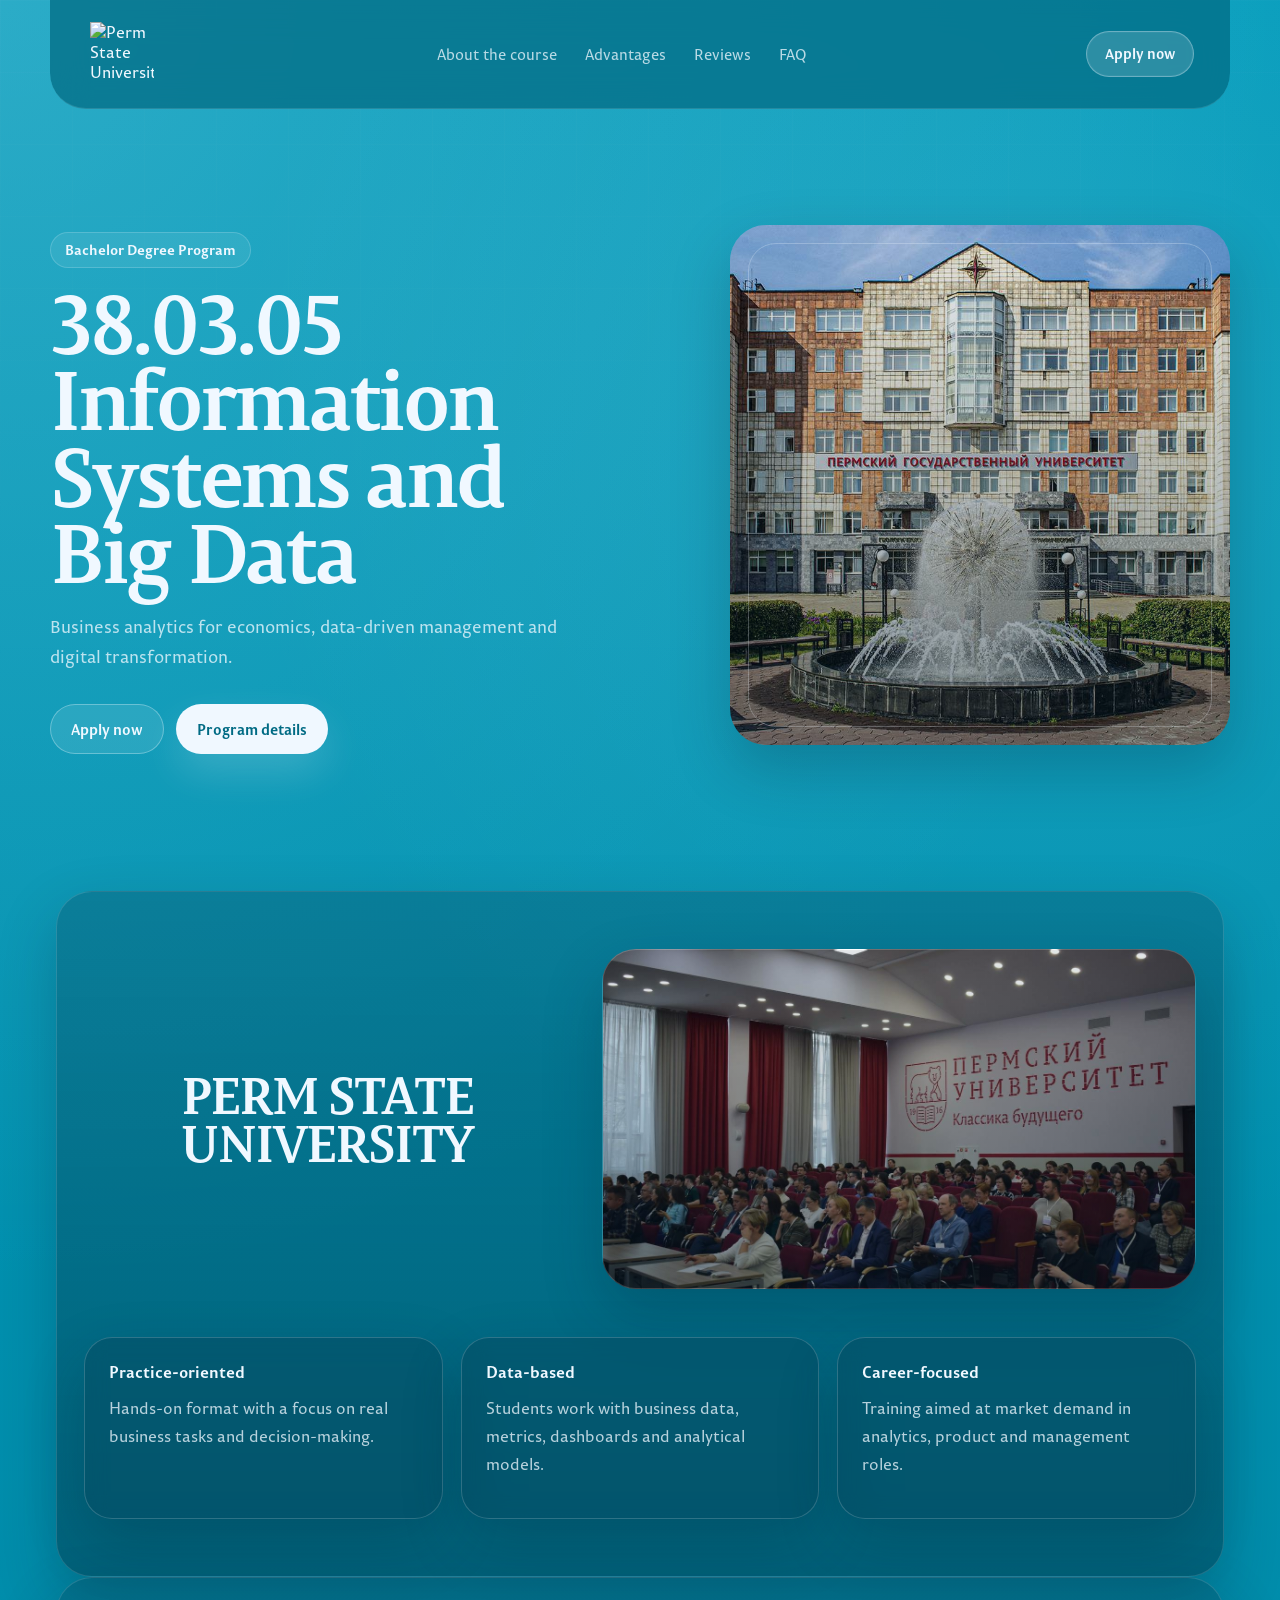
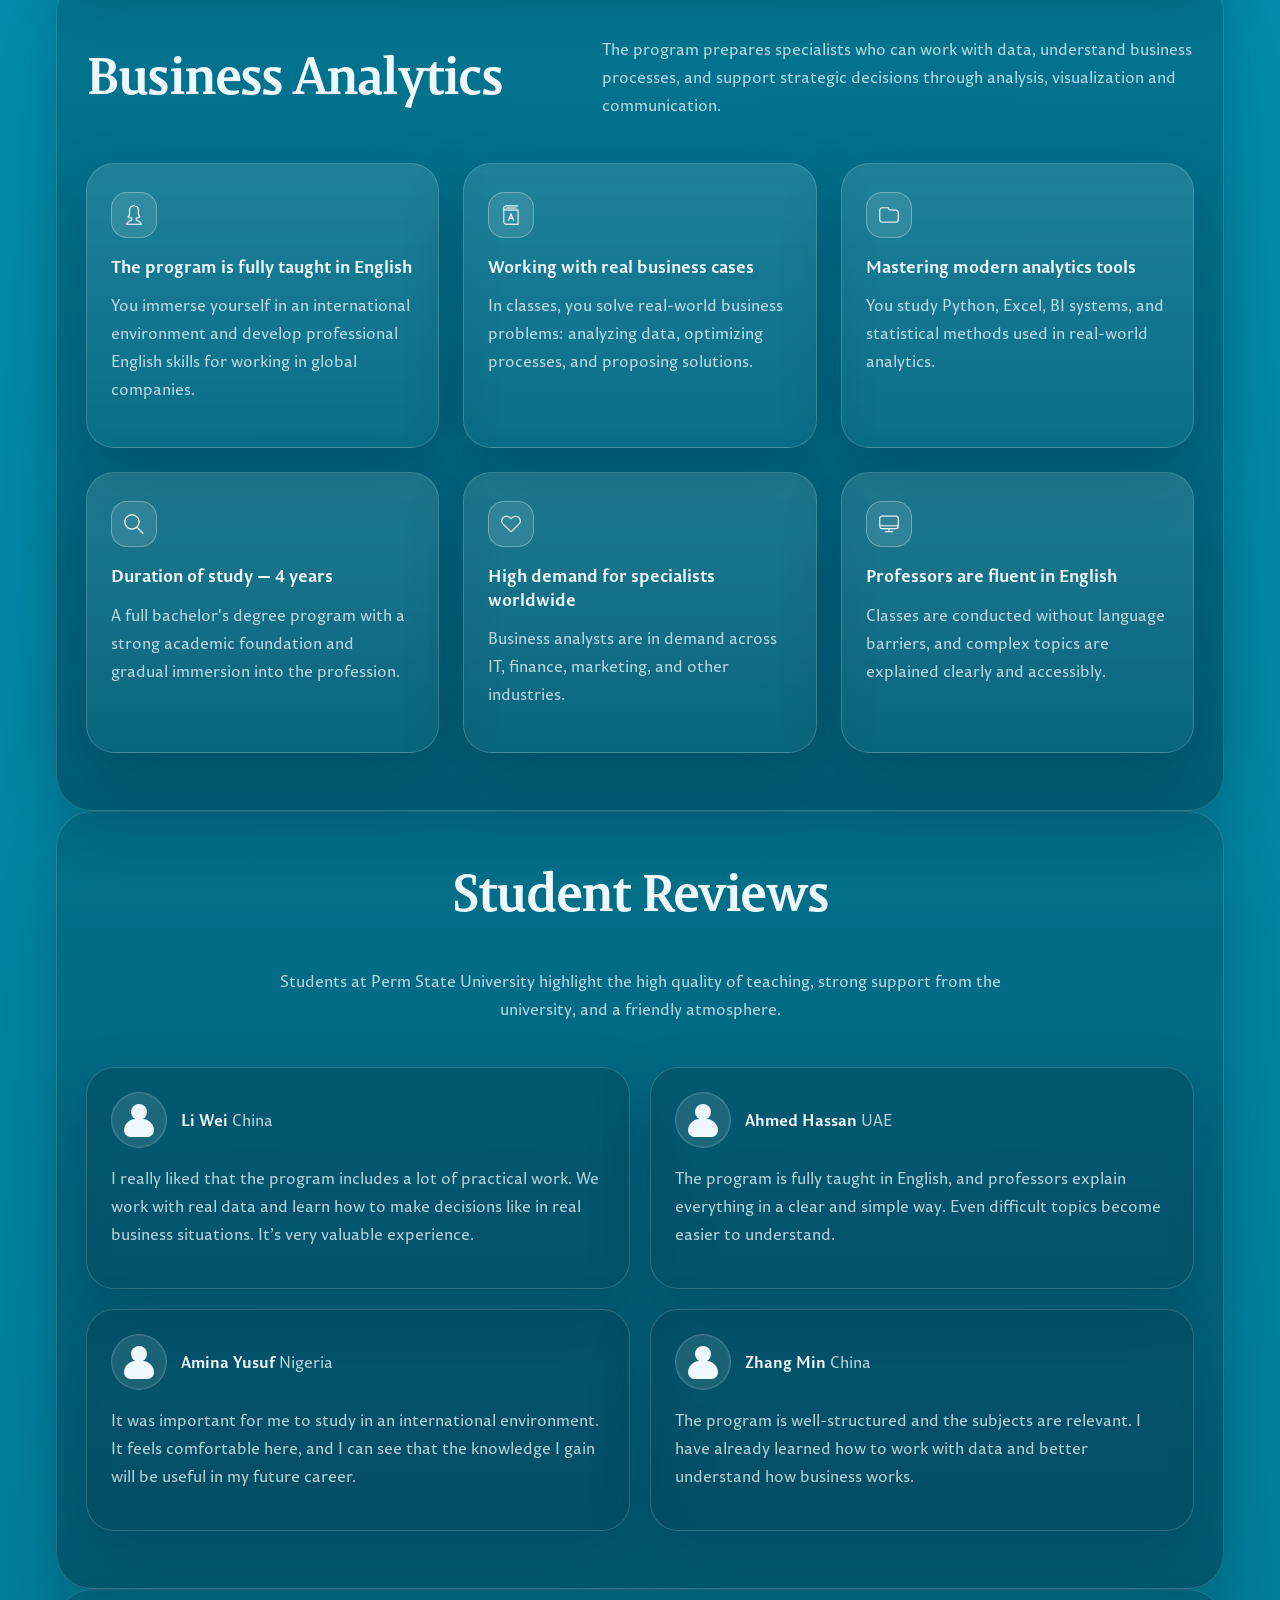
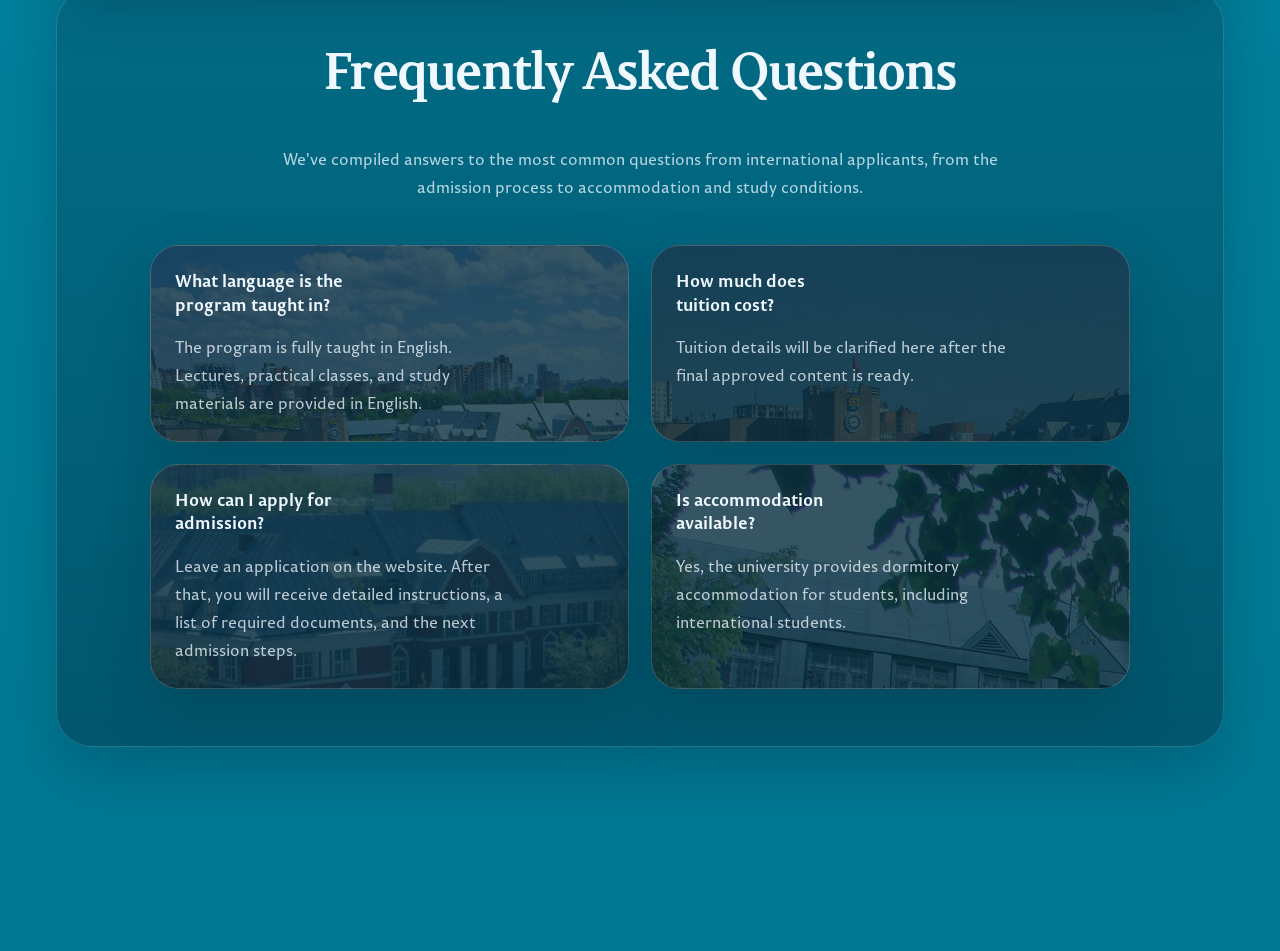
==== index.html @ 93905200 "All files" ====
<!DOCTYPE html>
<html lang="ru">
<head>
  <meta charset="UTF-8">
  <meta name="viewport" content="width=device-width, initial-scale=1.0">
  <title>Information Systems and Big Data | PSU</title>
  <meta
    name="description"
    content="Локальный прототип сайта образовательной программы 38.03.05 Information Systems and Big Data."
  >
  <link rel="stylesheet" href="styles.css">
</head>
<body>
  <div class="page">
    <header class="site-header">
      <a class="brand" href="#hero" aria-label="Perm State University home">
        <img
          src="assets/icons/Логотип ПГНИУ белый.png"
          alt="Perm State University"
          width="140"
          height="140"
        >
      </a>

      <button class="menu-toggle" type="button" aria-expanded="false" aria-label="Открыть меню">
        <span></span>
        <span></span>
      </button>

      <nav class="site-nav" aria-label="Основная навигация">
        <a href="#about">About the course</a>
        <a href="#advantages">Advantages</a>
        <a href="#reviews">Reviews</a>
        <a href="#faq">FAQ</a>
      </nav>

      <a
        class="header-cta"
        href="https://forms.gle/2zE7VDey3USapuVq9"
        target="_blank"
        rel="noreferrer"
      >
        Apply now
      </a>
    </header>

    <main>
      <section class="hero section" id="hero">
        <div class="hero-copy">
          <p class="hero-note">Bachelor Degree Program</p>
          <h1>38.03.05 Information Systems and Big Data</h1>
          <p class="hero-subtitle">
            Business analytics for economics, data-driven management and digital transformation.
          </p>
          <div class="hero-actions">
            <a
              class="button button-secondary"
              href="https://forms.gle/2zE7VDey3USapuVq9"
              target="_blank"
              rel="noreferrer"
            >
              Apply now
            </a>
            <a
              class="button button-primary"
              href="docs/%D0%BE%D0%BF%D0%B8%D1%81%D0%B0%D0%BD%D0%B8%D0%B5%20%D0%BF%D1%80%D0%BE%D0%B3%D1%80%D0%B0%D0%BC%D0%BC%D1%8B.pdf"
              target="_blank"
              rel="noreferrer"
            >
              Program details
            </a>
          </div>
        </div>
        <div class="hero-visual" aria-hidden="true">
          <div class="hero-main-image"></div>
        </div>
      </section>

      <section class="university section section-accent" id="about">
        <div class="section-heading">
          <h2>PERM STATE UNIVERSITY</h2>
          <div class="section-photo-stack" aria-hidden="true">
            <div class="photo-card photo-card-large"></div>
          </div>
        </div>
        <div class="highlight-grid">
          <article class="highlight-card">
            <span>Practice-oriented</span>
            <p>Hands-on format with a focus on real business tasks and decision-making.</p>
          </article>
          <article class="highlight-card">
            <span>Data-based</span>
            <p>Students work with business data, metrics, dashboards and analytical models.</p>
          </article>
          <article class="highlight-card">
            <span>Career-focused</span>
            <p>Training aimed at market demand in analytics, product and management roles.</p>
          </article>
        </div>
      </section>

      <section class="advantages section" id="advantages">
        <div class="section-heading">
          <h2>Business Analytics</h2>
          <p>
            The program prepares specialists who can work with data, understand business processes,
            and support strategic decisions through analysis, visualization and communication.
          </p>
        </div>

        <div class="advantage-grid">
          <article class="advantage-card">
            <span class="card-icon" aria-hidden="true"></span>
            <h3>The program is fully taught in English</h3>
            <p>You immerse yourself in an international environment and develop professional English skills for working in global companies.</p>
          </article>
          <article class="advantage-card">
            <span class="card-icon" aria-hidden="true"></span>
            <h3>Working with real business cases</h3>
            <p>In classes, you solve real-world business problems: analyzing data, optimizing processes, and proposing solutions.</p>
          </article>
          <article class="advantage-card">
            <span class="card-icon" aria-hidden="true"></span>
            <h3>Mastering modern analytics tools</h3>
            <p>You study Python, Excel, BI systems, and statistical methods used in real-world analytics.</p>
          </article>
          <article class="advantage-card">
            <span class="card-icon" aria-hidden="true"></span>
            <h3>Duration of study — 4 years</h3>
            <p>A full bachelor's degree program with a strong academic foundation and gradual immersion into the profession.</p>
          </article>
          <article class="advantage-card">
            <span class="card-icon" aria-hidden="true"></span>
            <h3>High demand for specialists worldwide</h3>
            <p>Business analysts are in demand across IT, finance, marketing, and other industries.</p>
          </article>
          <article class="advantage-card">
            <span class="card-icon" aria-hidden="true"></span>
            <h3>Professors are fluent in English</h3>
            <p>Classes are conducted without language barriers, and complex topics are explained clearly and accessibly.</p>
          </article>
        </div>
      </section>

      <section class="reviews section" id="reviews">
        <div class="section-heading center">
          <h2>Student Reviews</h2>
          <p>
            Students at Perm State University highlight the high quality of teaching, strong support from the university,
            and a friendly atmosphere.
          </p>
        </div>

        <div class="review-grid">
          <article class="review-card">
            <div class="review-head">
              <span class="review-avatar" aria-hidden="true"></span>
              <div>
                <strong>Li Wei</strong>
                <span class="review-role">China</span>
              </div>
            </div>
            <p>I really liked that the program includes a lot of practical work. We work with real data and learn how to make decisions like in real business situations. It’s very valuable experience.</p>
          </article>
          <article class="review-card">
            <div class="review-head">
              <span class="review-avatar" aria-hidden="true"></span>
              <div>
                <strong>Ahmed Hassan</strong>
                <span class="review-role">UAE</span>
              </div>
            </div>
            <p>The program is fully taught in English, and professors explain everything in a clear and simple way. Even difficult topics become easier to understand.</p>
          </article>
          <article class="review-card">
            <div class="review-head">
              <span class="review-avatar" aria-hidden="true"></span>
              <div>
                <strong>Amina Yusuf</strong>
                <span class="review-role">Nigeria</span>
              </div>
            </div>
            <p>It was important for me to study in an international environment. It feels comfortable here, and I can see that the knowledge I gain will be useful in my future career.</p>
          </article>
          <article class="review-card">
            <div class="review-head">
              <span class="review-avatar" aria-hidden="true"></span>
              <div>
                <strong>Zhang Min</strong>
                <span class="review-role">China</span>
              </div>
            </div>
            <p>The program is well-structured and the subjects are relevant. I have already learned how to work with data and better understand how business works.</p>
          </article>
        </div>
      </section>

      <section class="faq section" id="faq">
        <div class="section-heading center">
          <h2>Frequently Asked Questions</h2>
          <p>
            We've compiled answers to the most common questions from international applicants, from the admission process
            to accommodation and study conditions.
          </p>
        </div>

        <div class="faq-grid">
          <article class="faq-item">
            <h3>What language is the program taught in?</h3>
            <p>
              The program is fully taught in English. Lectures, practical classes, and study materials are provided in English.
            </p>
          </article>
          <article class="faq-item">
            <h3>How much does tuition cost?</h3>
            <p>Tuition details will be clarified here after the final approved content is ready.</p>
          </article>
          <article class="faq-item">
            <h3>How can I apply for admission?</h3>
            <p>
              Leave an application on the website. After that, you will receive detailed instructions, a list of required
              documents, and the next admission steps.
            </p>
          </article>
          <article class="faq-item">
            <h3>Is accommodation available?</h3>
            <p>
              Yes, the university provides dormitory accommodation for students, including international students.
            </p>
          </article>
        </div>
      </section>

      <footer class="site-footer section" id="footer">
        <div class="footer-topline"></div>
        <a class="footer-brand" href="#hero" aria-label="PSU home">
          <img src="assets/icons/Логотип eng2.png" alt="Perm State University">
        </a>
        <nav class="footer-nav" aria-label="Footer">
          <a href="#about">About the course</a>
          <a href="#advantages">Advantages</a>
          <a href="#reviews">Reviews</a>
          <a href="#faq">FAQ</a>
        </nav>
      </footer>
    </main>
  </div>

  <script src="script.js"></script>
</body>
</html>
---- styles.css ----
@font-face {
  font-family: "Permian Sans";
  src: url("assets/fonts/PermianSansTypeface.otf") format("opentype");
  font-weight: 400;
  font-style: normal;
}

@font-face {
  font-family: "Permian Sans";
  src: url("assets/fonts/PermianSansTypeface-Bold.otf") format("opentype");
  font-weight: 700;
  font-style: normal;
}

@font-face {
  font-family: "Permian Sans";
  src: url("assets/fonts/PermianSansTypeface-Italic.otf") format("opentype");
  font-weight: 400;
  font-style: italic;
}

@font-face {
  font-family: "Permian Serif";
  src: url("assets/fonts/PermianSerifTypeface.otf") format("opentype");
  font-weight: 400;
  font-style: normal;
}

@font-face {
  font-family: "Permian Serif";
  src: url("assets/fonts/PermianSerifTypeface-Bold.otf") format("opentype");
  font-weight: 700;
  font-style: normal;
}

:root {
  --bg: #009bbb;
  --surface: rgba(8, 51, 71, 0.3);
  --surface-strong: rgba(4, 35, 49, 0.56);
  --surface-soft: rgba(240, 248, 255, 0.12);
  --text: #f0f8ff;
  --muted: rgba(240, 248, 255, 0.76);
  --line: rgba(240, 248, 255, 0.18);
  --line-strong: rgba(240, 248, 255, 0.32);
  --accent: #f0f8ff;
  --accent-soft: rgba(240, 248, 255, 0.16);
  --shadow: 0 24px 60px rgba(2, 28, 44, 0.24);
  --radius: 28px;
  --container: 1180px;
}

* {
  box-sizing: border-box;
}

html {
  scroll-behavior: smooth;
}

section[id],
footer[id] {
  scroll-margin-top: 120px;
}

body {
  margin: 0;
  font-family: "Permian Sans", sans-serif;
  color: var(--text);
  background:
    radial-gradient(circle at top left, rgba(240, 248, 255, 0.18), transparent 30%),
    radial-gradient(circle at 85% 10%, rgba(240, 248, 255, 0.1), transparent 22%),
    linear-gradient(180deg, #009bbb 0%, #0089a7 48%, #007792 100%);
}

body::before {
  content: "";
  position: fixed;
  inset: 0;
  background:
    linear-gradient(rgba(240, 248, 255, 0.05) 1px, transparent 1px),
    linear-gradient(90deg, rgba(240, 248, 255, 0.05) 1px, transparent 1px);
  background-size: 72px 72px;
  mask-image: linear-gradient(180deg, rgba(0, 0, 0, 0.4), transparent 80%);
  pointer-events: none;
  z-index: -1;
}

body.menu-open {
  overflow: hidden;
}

a {
  color: inherit;
  text-decoration: none;
}

.page {
  width: min(calc(100% - 32px), var(--container));
  margin: 0 auto;
}

.site-header {
  position: sticky;
  top: 0;
  z-index: 50;
  display: grid;
  grid-template-columns: auto 1fr auto;
  align-items: center;
  gap: 24px;
  padding: 18px 36px;
  background: rgba(0, 104, 128, 0.7);
  backdrop-filter: blur(18px);
  border-bottom: 1px solid rgba(240, 248, 255, 0.12);
  border-radius: 0 0 36px 36px;
}

.brand {
  display: inline-flex;
  align-items: center;
  justify-content: center;
  width: 72px;
  height: 72px;
  min-height: 72px;
  overflow: hidden;
  flex: 0 0 72px;
}

.brand img {
  display: block;
  width: 64px;
  height: 64px;
  object-fit: contain;
  flex: 0 0 auto;
}

.site-nav {
  display: flex;
  justify-content: center;
  gap: 28px;
}

.site-nav a,
.header-cta,
.button,
.menu-toggle,
.highlight-card,
.review-card,
.faq-item,
.photo-card,
.hero-side-image,
.hero-main-image {
  transition: 0.25s ease;
}

.site-nav a {
  position: relative;
  font-size: 0.94rem;
  color: var(--muted);
}

.site-nav a::after {
  content: "";
  position: absolute;
  left: 0;
  bottom: -8px;
  width: 100%;
  height: 1px;
  background: currentColor;
  transform: scaleX(0);
  transform-origin: left;
}

.site-nav a:hover,
.site-nav a:focus-visible,
.footer-nav a:hover,
.footer-nav a:focus-visible {
  color: var(--text);
}

.site-nav a:hover::after,
.site-nav a:focus-visible::after {
  transform: scaleX(1);
}

.header-cta {
  display: inline-flex;
  align-items: center;
  justify-content: center;
  min-height: 46px;
  padding: 0 18px;
  border: 1px solid var(--line-strong);
  border-radius: 999px;
  background: var(--accent-soft);
  font-size: 0.9rem;
  font-weight: 700;
  color: var(--text);
  box-shadow: inset 0 0 0 1px rgba(255, 255, 255, 0.04);
}

.header-cta:hover,
.button:hover,
.highlight-card:hover,
.review-card:hover,
.faq-item:hover,
.photo-card:hover,
.hero-side-image:hover,
.hero-main-image:hover {
  transform: translateY(-2px);
}

.menu-toggle {
  display: none;
  position: relative;
  width: 48px;
  height: 48px;
  border: 1px solid var(--line);
  border-radius: 14px;
  background: rgba(240, 248, 255, 0.08);
  cursor: pointer;
}

.menu-toggle span {
  position: absolute;
  left: 13px;
  width: 20px;
  height: 2px;
  background: var(--text);
}

.menu-toggle span:first-child {
  top: 18px;
}

.menu-toggle span:last-child {
  top: 26px;
}

body.menu-open .menu-toggle span:first-child {
  top: 22px;
  transform: rotate(45deg);
}

body.menu-open .menu-toggle span:last-child {
  top: 22px;
  transform: rotate(-45deg);
}

main {
  padding: 26px 0 52px;
}

.section {
  opacity: 0;
  transform: translateY(24px);
  transition: opacity 0.55s ease, transform 0.55s ease;
}

.is-visible {
  opacity: 1;
  transform: translateY(0);
}

.hero {
  display: grid;
  grid-template-columns: minmax(0, 1fr) minmax(320px, 500px);
  align-items: center;
  gap: 48px;
  min-height: 84vh;
  padding: 56px 0 96px;
}

.hero-copy {
  max-width: 580px;
}

.hero-note {
  display: inline-flex;
  margin: 0 0 18px;
  padding: 8px 14px;
  border: 1px solid var(--line);
  border-radius: 999px;
  background: rgba(240, 248, 255, 0.08);
  font-size: 0.88rem;
  font-weight: 700;
  color: var(--text);
}

h1,
h2,
h3,
p {
  margin-top: 0;
}

h1,
h2 {
  font-family: "Permian Serif", serif;
}

h1 {
  max-width: 760px;
  margin-bottom: 20px;
  font-size: clamp(2.8rem, 7vw, 5.2rem);
  line-height: 0.92;
  letter-spacing: -0.04em;
}

h2 {
  margin-bottom: 18px;
  font-size: clamp(2.35rem, 4vw, 4rem);
  line-height: 0.94;
  letter-spacing: -0.035em;
}

h3 {
  margin-bottom: 12px;
  font-size: 1.08rem;
  line-height: 1.35;
}

.hero-subtitle,
.section-heading p,
.highlight-card p,
.advantage-card p,
.review-card p,
.faq-item p,
.site-footer,
.review-role {
  color: var(--muted);
  line-height: 1.75;
}

.hero-subtitle {
  max-width: 520px;
  margin: 0 0 32px;
  font-size: 1.08rem;
}

.hero-actions {
  display: flex;
  flex-wrap: wrap;
  gap: 12px;
}

.button {
  display: inline-flex;
  align-items: center;
  justify-content: center;
  min-height: 50px;
  padding: 0 20px;
  border: 1px solid transparent;
  border-radius: 999px;
  font-size: 0.92rem;
  font-weight: 700;
}

.button-primary {
  background: var(--accent);
  color: #006b84;
  box-shadow: 0 18px 40px rgba(240, 248, 255, 0.18);
}

.button-secondary {
  background: rgba(240, 248, 255, 0.1);
  border-color: var(--line-strong);
}

.hero-visual {
  position: relative;
  min-height: 560px;
}

.hero-main-image,
.hero-side-image,
.photo-card,
.review-avatar {
  background-position: center;
  background-repeat: no-repeat;
  background-size: cover;
}

.hero-main-image {
  position: absolute;
  right: 0;
  top: 12px;
  width: min(100%, 500px);
  height: 520px;
  border-radius: 36px;
  background-image:
    linear-gradient(180deg, rgba(0, 25, 40, 0.08), rgba(0, 25, 40, 0.46)),
    url("assets/img/13.jpg");
  background-position: center;
  box-shadow: var(--shadow);
}

.hero-main-image::after {
  content: "";
  position: absolute;
  inset: 18px;
  border: 1px solid rgba(240, 248, 255, 0.26);
  border-radius: 28px;
}

.hero-side-image {
  position: absolute;
  left: 0;
  width: 220px;
  border-radius: 24px;
  border: 1px solid rgba(240, 248, 255, 0.22);
  box-shadow: var(--shadow);
}

.section-accent,
.advantages,
.reviews,
.faq {
  position: relative;
  padding: 58px 0;
}

.section-accent::before,
.advantages::before,
.reviews::before,
.faq::before {
  content: "";
  position: absolute;
  inset: 0 6px;
  border: 1px solid rgba(240, 248, 255, 0.14);
  border-radius: 36px;
  background: linear-gradient(180deg, rgba(6, 58, 79, 0.28), rgba(3, 41, 57, 0.42));
  box-shadow: var(--shadow);
  z-index: -1;
}

.section-accent > *,
.advantages > *,
.reviews > *,
.faq > *,
.site-footer > * {
  position: relative;
  z-index: 1;
}

.section-accent {
  padding-left: 34px;
  padding-right: 34px;
}

.advantages,
.reviews,
.faq,
.site-footer {
  padding-left: 36px;
  padding-right: 36px;
}

.university h2,
.section-heading.center {
  text-align: center;
}

.highlight-grid,
.review-grid,
.faq-grid {
  display: grid;
  gap: 18px;
}

.highlight-grid {
  grid-template-columns: repeat(3, minmax(0, 1fr));
  margin-top: 20px;
}

.highlight-card,
.review-card,
.faq-item {
  padding: 24px;
  border: 1px solid var(--line);
  border-radius: var(--radius);
  background: var(--surface);
  box-shadow: var(--shadow);
  backdrop-filter: blur(10px);
}

.highlight-card span {
  display: inline-block;
  margin-bottom: 12px;
  font-weight: 700;
  color: var(--text);
}

.section-heading {
  display: grid;
  grid-template-columns: 0.9fr 1.1fr;
  gap: 32px;
  align-items: center;
  margin-bottom: 28px;
}

.section-heading.center {
  grid-template-columns: 1fr;
  max-width: 760px;
  margin: 0 auto 28px;
}

.section-photo-stack {
  position: relative;
  min-height: 360px;
}

.photo-card {
  position: absolute;
  border: 1px solid rgba(240, 248, 255, 0.18);
  box-shadow: var(--shadow);
}

.photo-card-large {
  left: 0;
  right: 0;
  width: 100%;
  height: 340px;
  border-radius: 34px;
  background-image:
    linear-gradient(180deg, rgba(0, 34, 52, 0.1), rgba(0, 34, 52, 0.35)),
    url("assets/img/4.jpg");
  background-position: center;
}

.advantage-grid {
  display: grid;
  grid-template-columns: repeat(3, minmax(0, 1fr));
  gap: 24px;
}

.advantage-card {
  padding: 28px 24px;
  border: 1px solid var(--line);
  border-radius: var(--radius);
  background:
    linear-gradient(180deg, rgba(240, 248, 255, 0.12), rgba(240, 248, 255, 0.04));
  box-shadow: var(--shadow);
}

.card-icon {
  display: inline-flex;
  align-items: center;
  justify-content: center;
  width: 46px;
  height: 46px;
  margin-bottom: 18px;
  border: 1px solid var(--line-strong);
  border-radius: 16px;
  background: rgba(240, 248, 255, 0.1);
}

.card-icon::before {
  content: "";
  display: block;
  width: 26px;
  height: 26px;
  background-repeat: no-repeat;
  background-position: center;
  background-size: contain;
}

.advantage-card:nth-child(1) .card-icon::before {
  background-image: url("assets/icons/ba-user.png");
}

.advantage-card:nth-child(2) .card-icon::before {
  background-image: url("assets/icons/ba-book.png");
}

.advantage-card:nth-child(3) .card-icon::before {
  background-image: url("assets/icons/ba-folder.png");
}

.advantage-card:nth-child(4) .card-icon::before {
  background-image: url("assets/icons/ba-search.png");
}

.advantage-card:nth-child(5) .card-icon::before {
  background-image: url("assets/icons/ba-heart.png");
}

.advantage-card:nth-child(6) .card-icon::before {
  background-image: url("assets/icons/ba-monitor.png");
}

.review-grid,
.faq-grid {
  grid-template-columns: repeat(2, minmax(0, 1fr));
}

.review-grid {
  gap: 20px;
}

.review-card strong {
  display: inline-block;
  margin-bottom: 4px;
}

.review-head {
  display: flex;
  align-items: center;
  gap: 14px;
  margin-bottom: 16px;
}

.review-avatar {
  flex: 0 0 auto;
  width: 56px;
  height: 56px;
  border: 1px solid rgba(240, 248, 255, 0.18);
  border-radius: 999px;
  background: rgba(240, 248, 255, 0.1);
  box-shadow: inset 0 0 0 1px rgba(255, 255, 255, 0.06);
  position: relative;
}

.review-avatar::before {
  content: "";
  position: absolute;
  top: 11px;
  left: 50%;
  width: 16px;
  height: 16px;
  margin-left: -8px;
  border-radius: 999px;
  background: var(--text);
}

.review-avatar::after {
  content: "";
  position: absolute;
  left: 50%;
  bottom: 10px;
  width: 30px;
  height: 18px;
  margin-left: -15px;
  border-radius: 18px 18px 10px 10px;
  background: var(--text);
}

.faq-grid {
  width: min(100%, 980px);
  margin: 0 auto;
  align-items: stretch;
  gap: 22px;
}

.faq-item {
  min-height: 100%;
}

.faq-item:nth-child(1) {
  background:
    linear-gradient(180deg, rgba(3, 43, 60, 0.78), rgba(3, 43, 60, 0.78)),
    url("assets/img/6.jpg");
}

.faq-item:nth-child(2) {
  background:
    linear-gradient(180deg, rgba(3, 43, 60, 0.8), rgba(3, 43, 60, 0.8)),
    url("assets/img/7.jpg");
}

.faq-item:nth-child(3) {
  background:
    linear-gradient(180deg, rgba(3, 43, 60, 0.8), rgba(3, 43, 60, 0.8)),
    url("assets/img/8.jpg");
}

.faq-item:nth-child(4) {
  background:
    linear-gradient(180deg, rgba(3, 43, 60, 0.8), rgba(3, 43, 60, 0.8)),
    url("assets/img/11.jpg");
}

.faq-item h3 {
  margin-bottom: 16px;
  max-width: 16ch;
}

.faq-item p {
  max-width: 34ch;
  margin-bottom: 0;
}

.site-footer {
  position: relative;
  padding: 22px 36px 28px;
}

.site-footer::before {
  content: "";
  position: absolute;
  inset: 0 6px;
  border-radius: 32px;
  background:
    linear-gradient(180deg, rgba(3, 41, 57, 0.72), rgba(3, 41, 57, 0.72)),
    url("assets/img/13.jpg") center 72%/cover no-repeat;
  border: 1px solid rgba(240, 248, 255, 0.14);
  z-index: -1;
}

.footer-topline {
  display: none;
}

.footer-brand {
  display: flex;
  align-items: center;
  justify-content: center;
  margin-bottom: 22px;
}

.footer-brand img {
  display: block;
  width: min(100%, 300px);
  height: auto;
}

.footer-nav {
  display: flex;
  justify-content: center;
  flex-wrap: wrap;
  gap: 22px 38px;
  font-size: 0.86rem;
  color: var(--muted);
}

@media (max-width: 1040px) {
  .hero {
    grid-template-columns: 1fr;
    min-height: auto;
    gap: 28px;
  }

  .hero-copy {
    max-width: none;
  }

  .hero-visual {
    min-height: 520px;
  }

  .section-heading,
  .highlight-grid,
  .advantage-grid {
    grid-template-columns: 1fr;
  }

  .section-photo-stack {
    min-height: 300px;
  }

  .photo-card-large {
    width: 100%;
  }
}

@media (max-width: 900px) {
  .site-header {
    grid-template-columns: minmax(0, 1fr) auto auto;
    justify-content: space-between;
  }

  .brand img {
    width: 60px;
    height: 60px;
  }

  .menu-toggle {
    display: inline-flex;
    align-items: center;
    justify-content: center;
    order: 3;
  }

  .header-cta {
    order: 2;
  }

  .site-nav {
    position: absolute;
    top: calc(100% + 8px);
    left: 0;
    right: 0;
    display: grid;
    justify-content: stretch;
    gap: 8px;
    padding: 14px;
    border: 1px solid var(--line);
    border-radius: 24px;
    background: rgba(0, 97, 118, 0.96);
    box-shadow: var(--shadow);
    opacity: 0;
    pointer-events: none;
    transform: translateY(-8px);
  }

  body.menu-open .site-nav {
    opacity: 1;
    pointer-events: auto;
    transform: translateY(0);
  }

  .review-grid,
  .faq-grid {
    grid-template-columns: 1fr;
  }

  .footer-topline {
    margin-bottom: 36px;
  }

  .footer-nav {
    display: grid;
    justify-items: center;
    gap: 14px;
    text-align: center;
  }
}

@media (max-width: 640px) {
  .page {
    width: min(calc(100% - 20px), var(--container));
  }

  .site-header {
    gap: 12px;
    padding: 14px 20px;
  }

  .brand {
    width: 64px;
    height: 64px;
    min-height: 64px;
    flex-basis: 64px;
  }

  .brand img {
    width: 56px;
    height: 56px;
  }

  .header-cta {
    display: none;
  }

  .hero {
    padding: 42px 0 64px;
  }

  .hero-visual {
    min-height: 370px;
  }

  .hero-main-image {
    width: 100%;
    height: 320px;
  }

  .section-accent,
  .advantages,
  .reviews,
  .faq {
    padding: 30px 0;
  }

  .section-accent {
    padding-left: 18px;
    padding-right: 18px;
  }

  .advantages,
  .reviews,
  .faq,
  .site-footer {
    padding-left: 20px;
    padding-right: 20px;
  }

  .section-accent::before,
  .advantages::before,
  .reviews::before,
  .faq::before,
  .site-footer::before {
    border-radius: 24px;
  }

  .highlight-card,
  .advantage-card,
  .review-card,
  .faq-item {
    padding: 18px;
  }

  .section-photo-stack {
    min-height: 220px;
  }

  .photo-card-large {
    height: 220px;
    border-radius: 24px;
  }

  .footer-brand {
    margin-bottom: 18px;
  }

  .site-footer {
    padding: 18px 20px 22px;
  }
}
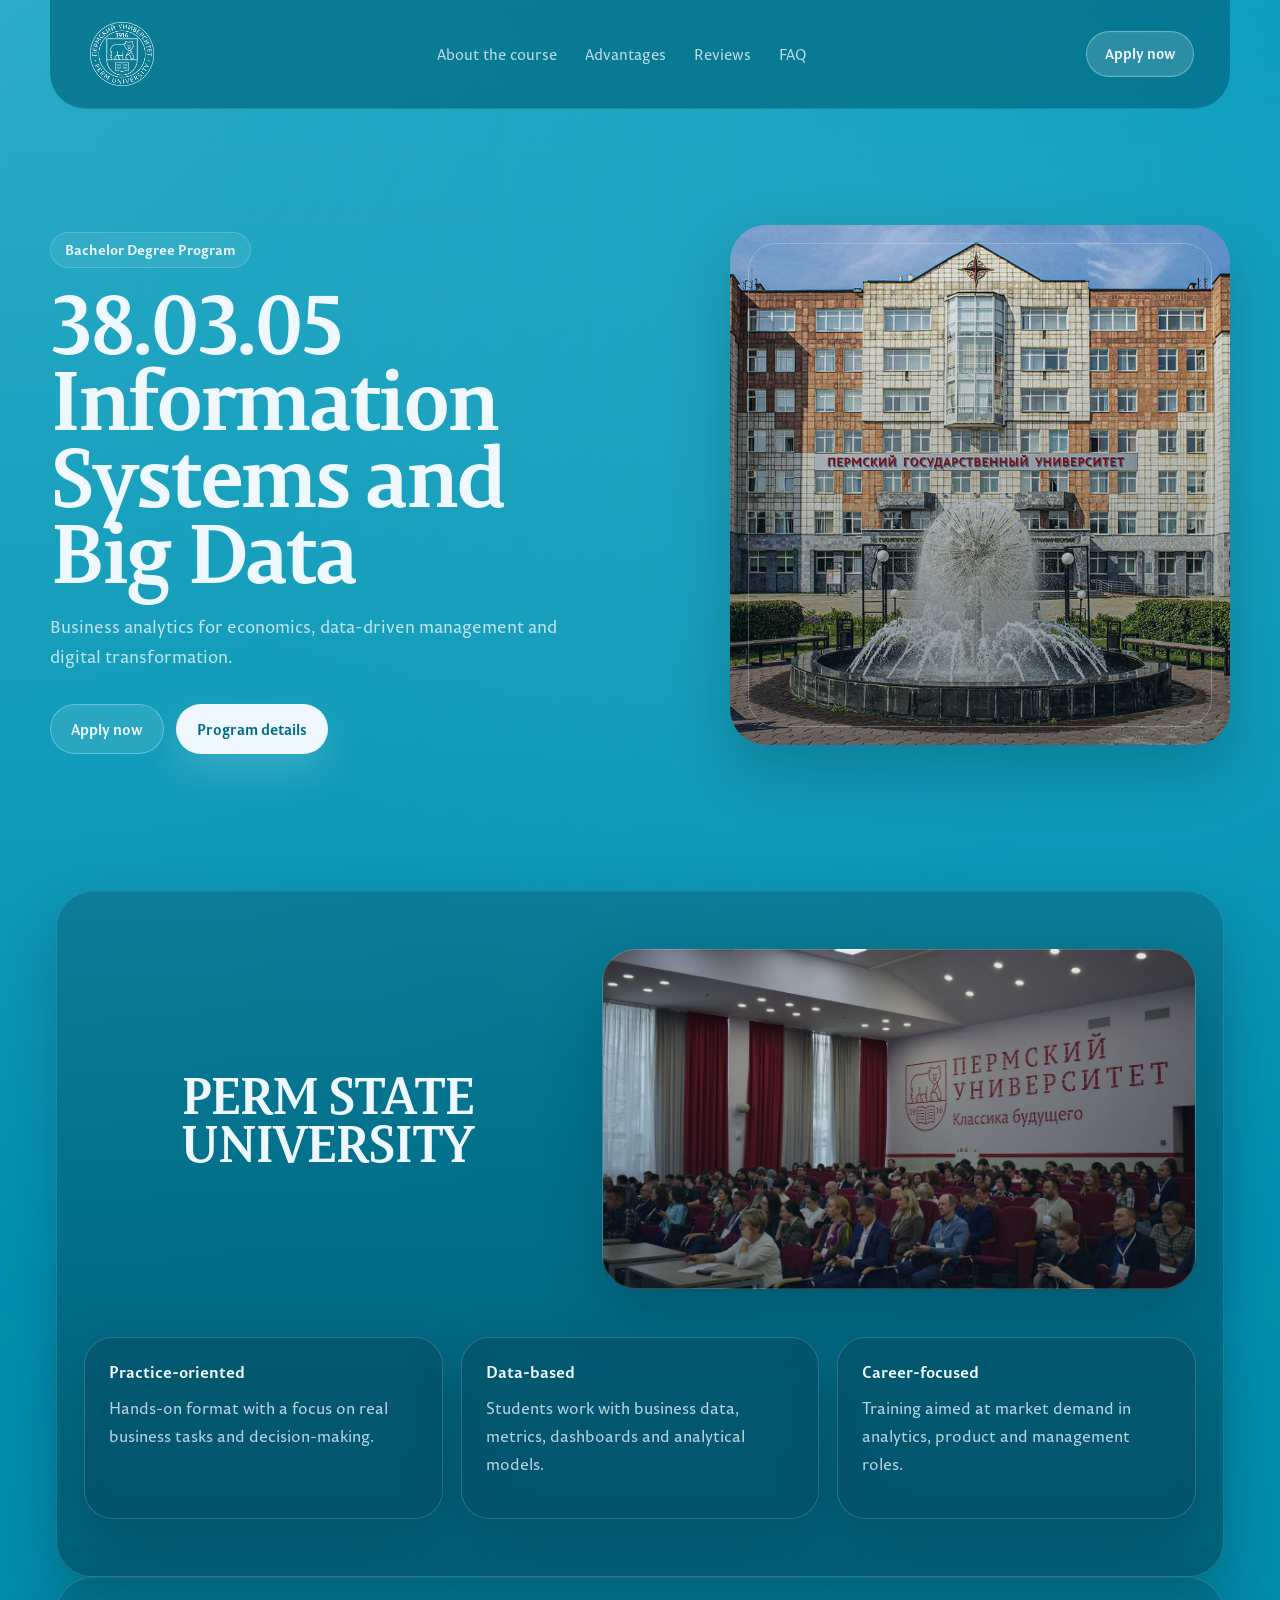
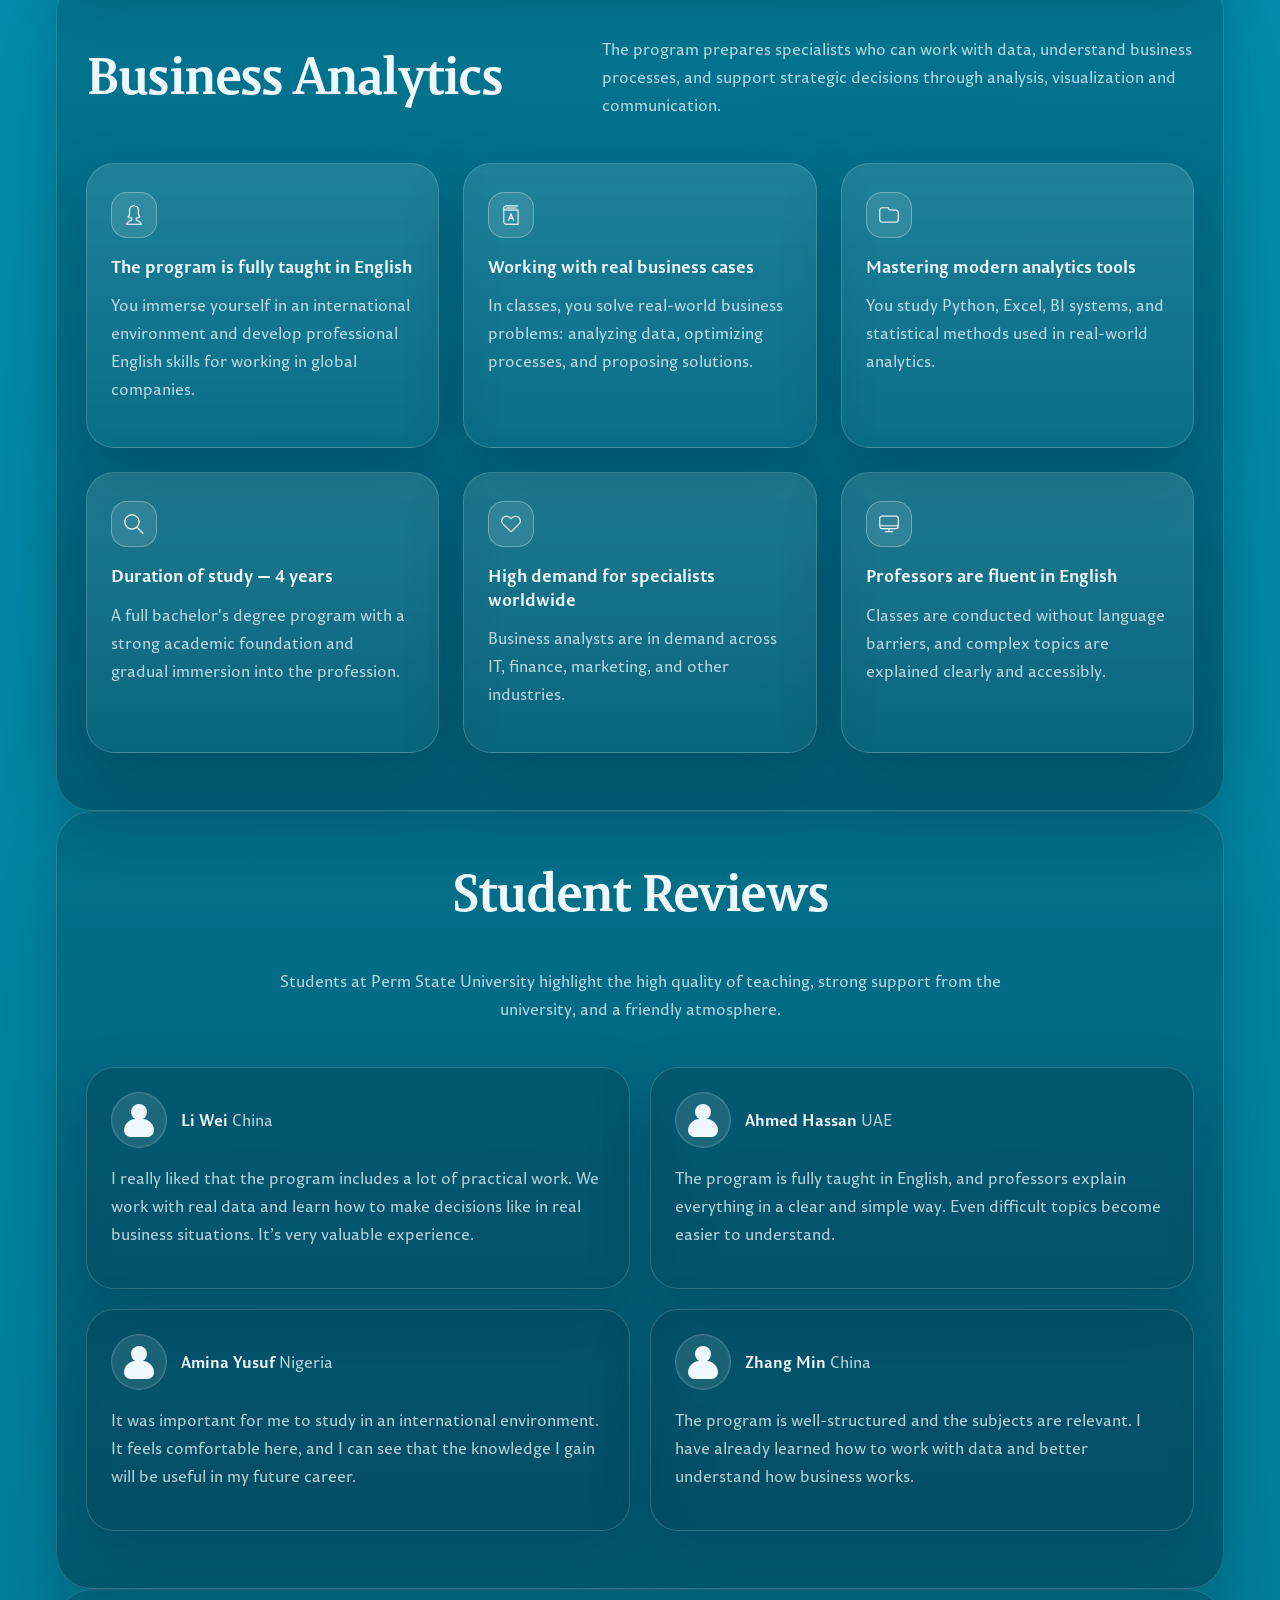
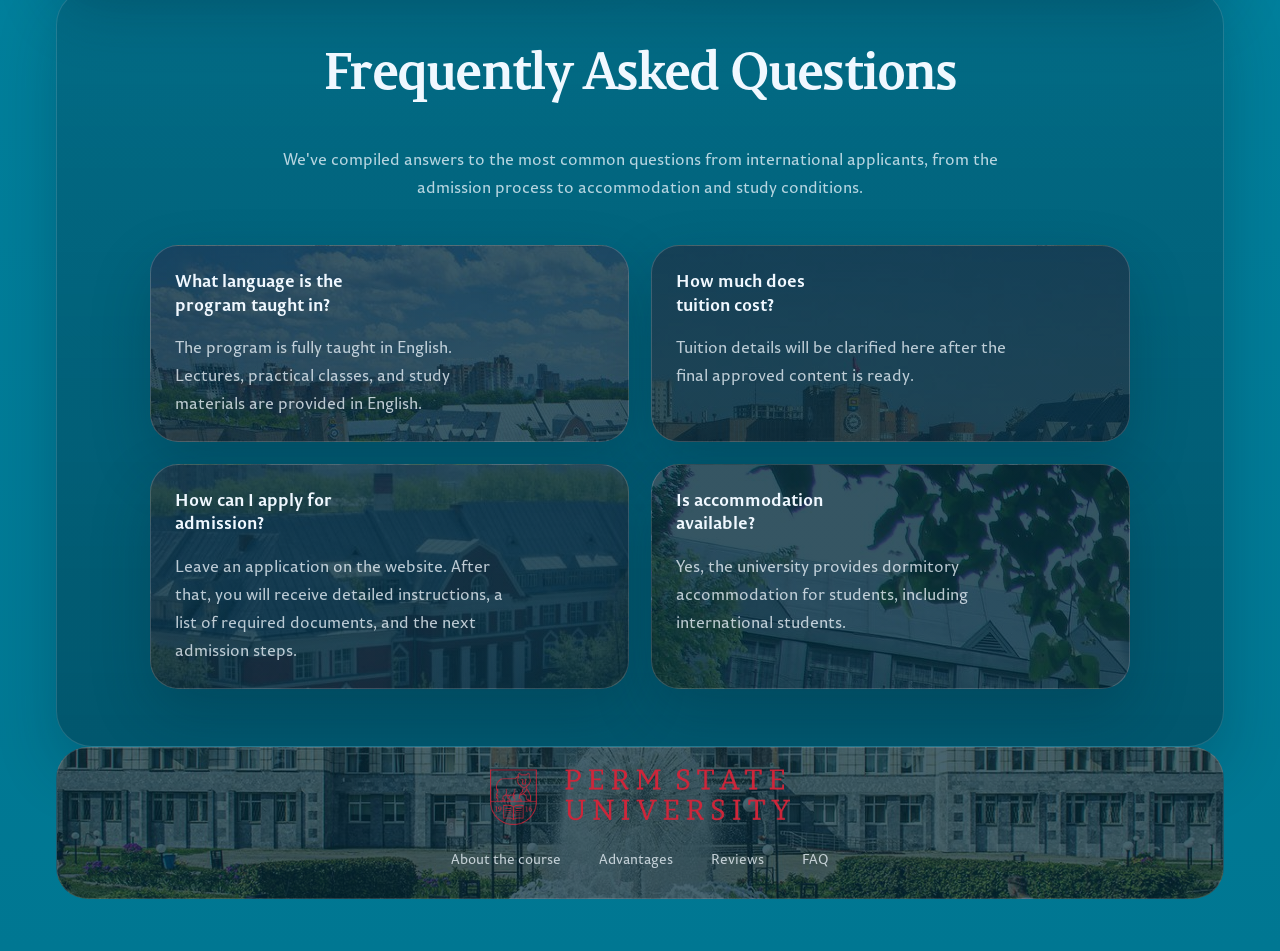
==== commit a2f0e91a: "Update index.html" ====
--- a/index.html
+++ b/index.html
@@ -15,7 +15,7 @@
     <header class="site-header">
       <a class="brand" href="#hero" aria-label="Perm State University home">
         <img
-          src="assets/icons/Логотип ПГНИУ белый.png"
+          src="assets/icons/logo_psu_white.png"
           alt="Perm State University"
           width="140"
           height="140"
